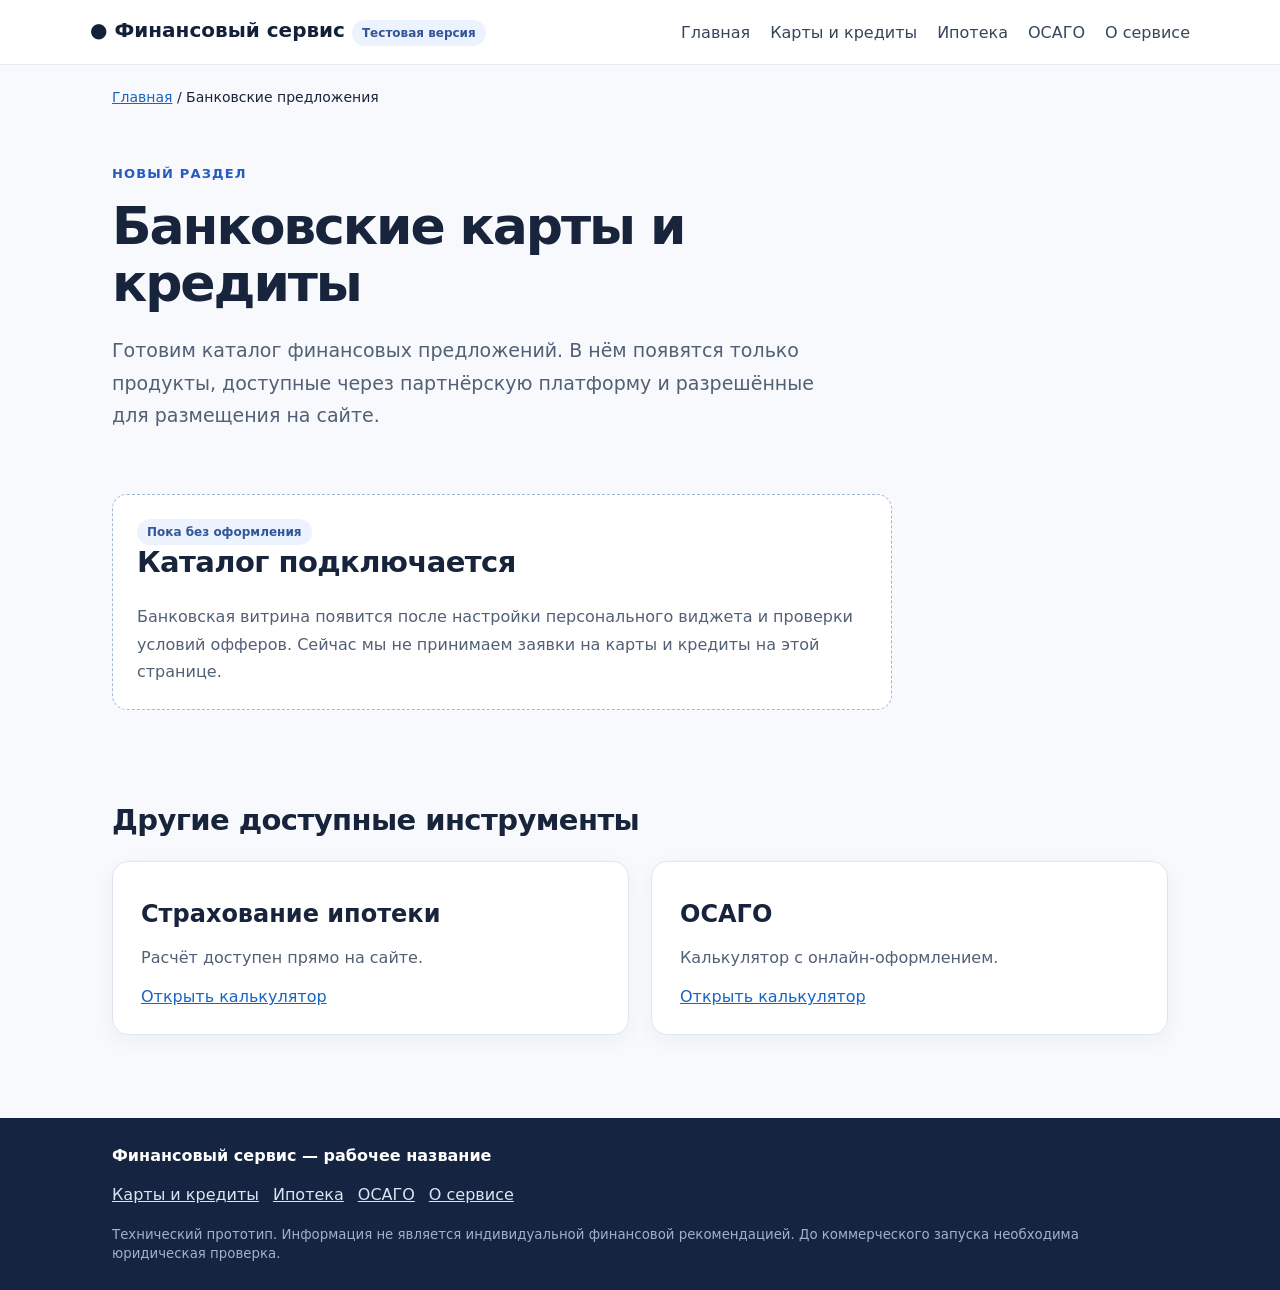
==== banking/index.html @ 8e53a4ee "Add banking storefront placeholder pending Pampadu widget" ====
<!doctype html><html lang="ru"><head><meta charset="utf-8"><meta name="viewport" content="width=device-width,initial-scale=1"><meta name="robots" content="noindex,nofollow"><title>Банковские карты и кредиты | Финансовый сервис</title><meta name="description" content="Раздел банковских предложений готовится к подключению."><link rel="stylesheet" href="../assets/style.css"></head><body><header><div class="wrap nav"><a class="brand" href="../">● Финансовый сервис <span class="pill">Тестовая версия</span></a><nav><a href="../">Главная</a><a href="../banking/">Карты и кредиты</a><a href="../ipoteka/">Ипотека</a><a href="../osago/">ОСАГО</a><a href="../information/">О сервисе</a></nav></div></header><main><div class="wrap"><div class="crumb"><a href="../">Главная</a> / Банковские предложения</div><section class="pagehero content"><p class="eyebrow">Новый раздел</p><h1>Банковские карты и кредиты</h1><p class="lead">Готовим каталог финансовых предложений. В нём появятся только продукты, доступные через партнёрскую платформу и разрешённые для размещения на сайте.</p></section><section class="notice-box content"><span class="pill">Пока без оформления</span><h2>Каталог подключается</h2><p>Банковская витрина появится после настройки персонального виджета и проверки условий офферов. Сейчас мы не принимаем заявки на карты и кредиты на этой странице.</p></section><section class="section"><h2>Другие доступные инструменты</h2><div class="grid"><article class="card"><h3>Страхование ипотеки</h3><p>Расчёт доступен прямо на сайте.</p><a href="../ipoteka/">Открыть калькулятор</a></article><article class="card"><h3>ОСАГО</h3><p>Калькулятор с онлайн-оформлением.</p><a href="../osago/">Открыть калькулятор</a></article></div></section></div></main><footer><div class="wrap"><b>Финансовый сервис — рабочее название</b><p><a href="../banking/">Карты и кредиты</a><a href="../ipoteka/">Ипотека</a><a href="../osago/">ОСАГО</a><a href="../information/">О сервисе</a></p><small>Технический прототип. Информация не является индивидуальной финансовой рекомендацией. До коммерческого запуска необходима юридическая проверка.</small></div></footer></body></html>
---- assets/style.css ----
:root{font-family:Inter,system-ui,-apple-system,Segoe UI,Arial,sans-serif;color:#18243b;background:#f7f9fc}*{box-sizing:border-box}body{margin:0}a{color:#1765c1}header{background:white;border-bottom:1px solid #e5eaf2}.wrap{max-width:1100px;margin:auto;padding:0 22px}.nav{display:flex;align-items:center;justify-content:space-between;gap:18px;padding:18px 0}.brand{font-size:20px;font-weight:800;text-decoration:none;color:#13203a}nav{display:flex;gap:20px;flex-wrap:wrap}nav a{text-decoration:none;color:#36455b}.hero{padding:72px 0;background:linear-gradient(120deg,#eaf2ff,#fff)}h1{font-size:clamp(32px,5vw,52px);letter-spacing:-.04em;line-height:1.1;margin:0 0 22px;max-width:900px}h2{font-size:29px;letter-spacing:-.02em}p{line-height:1.7;color:#526075}.lead{font-size:19px;max-width:740px}.actions{display:flex;gap:12px;flex-wrap:wrap;margin-top:24px}.btn{display:inline-block;background:#215cdf;color:white;text-decoration:none;font-weight:650;padding:14px 22px;border-radius:11px}.btn.alt{background:#eaf0ff;color:#2149a3}.section{padding:45px 0}.grid{display:grid;grid-template-columns:repeat(2,minmax(0,1fr));gap:22px}.card{padding:28px;background:white;border:1px solid #dfe6f0;border-radius:16px;box-shadow:0 6px 20px #172d4c0c}.card h3{font-size:24px;margin:10px 0}.symbol{font-size:31px;color:#215cdf}.steps{display:grid;grid-template-columns:repeat(3,1fr);gap:18px}.step{padding:20px;background:#fff;border-radius:12px}.pagehero{padding:45px 0 20px}.widget{background:#fff;border-radius:16px;padding:14px;margin:20px 0;border:1px solid #dfe6f0}.notice{font-size:14px;color:#58667c;line-height:1.6;margin-bottom:40px}.note{border-left:4px solid #4379d5;background:#eaf2ff;padding:18px 24px;border-radius:6px}.note li{margin:8px 0}footer{background:#152440;color:#fff;padding:28px 0;margin-top:38px}footer p,footer a{color:#dbe5f3}footer a{margin-right:14px}small{color:#9fb1cd}.crumb{padding-top:24px;font-size:14px}.eyebrow{font-size:13px;text-transform:uppercase;letter-spacing:.09em;font-weight:750;color:#275bc0}.pill{display:inline-flex;padding:6px 10px;font-size:12px;border-radius:99px;background:#edf3fe;color:#31569a;font-weight:700}.muted-card{background:#f1f5fa}.muted-card h3{color:#253957}.compact{margin-top:16px}.content{max-width:780px}.notice-box{background:white;border:1px dashed #a4b7d6;border-radius:15px;padding:24px;margin:24px 0}.notice-box h2{margin-top:0}.notice-box p{margin-bottom:0}@media(max-width:700px){.nav{align-items:flex-start;flex-direction:column}.hero{padding:44px 0}.grid,.steps{grid-template-columns:1fr}.widget{padding:0;border:0}nav{gap:12px}}
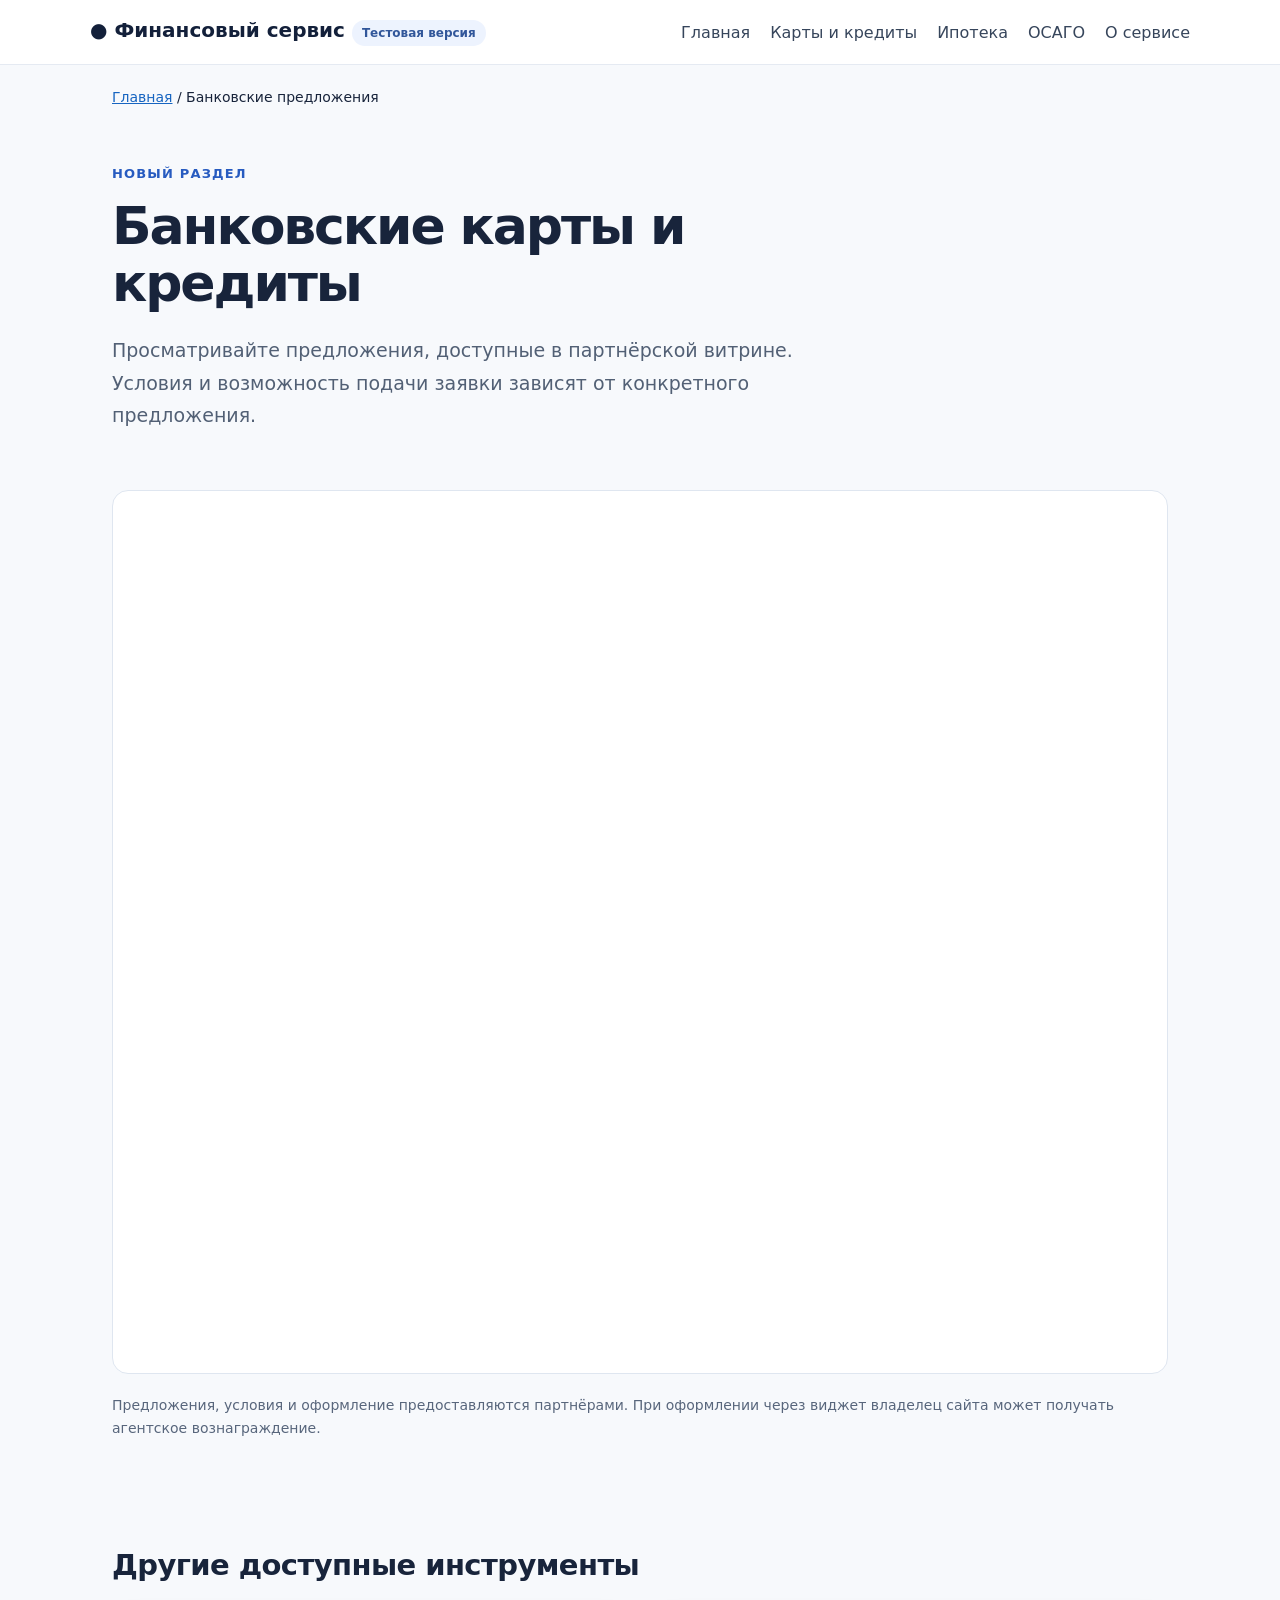
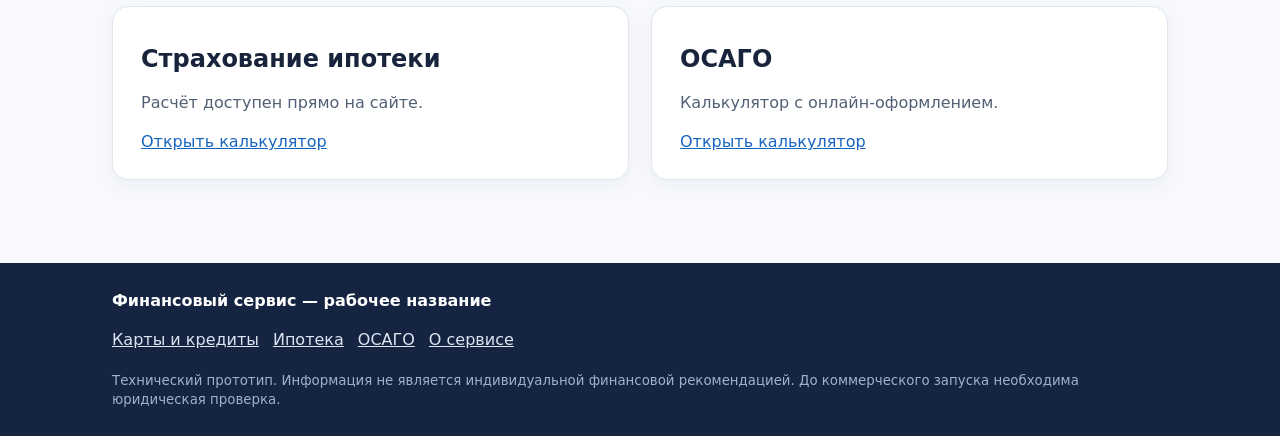
==== commit e67003e5: "Embed personal Pampadu banking storefront" ====
--- a/banking/index.html
+++ b/banking/index.html
@@ -1 +1 @@
-<!doctype html><html lang="ru"><head><meta charset="utf-8"><meta name="viewport" content="width=device-width,initial-scale=1"><meta name="robots" content="noindex,nofollow"><title>Банковские карты и кредиты | Финансовый сервис</title><meta name="description" content="Раздел банковских предложений готовится к подключению."><link rel="stylesheet" href="../assets/style.css"></head><body><header><div class="wrap nav"><a class="brand" href="../">● Финансовый сервис <span class="pill">Тестовая версия</span></a><nav><a href="../">Главная</a><a href="../banking/">Карты и кредиты</a><a href="../ipoteka/">Ипотека</a><a href="../osago/">ОСАГО</a><a href="../information/">О сервисе</a></nav></div></header><main><div class="wrap"><div class="crumb"><a href="../">Главная</a> / Банковские предложения</div><section class="pagehero content"><p class="eyebrow">Новый раздел</p><h1>Банковские карты и кредиты</h1><p class="lead">Готовим каталог финансовых предложений. В нём появятся только продукты, доступные через партнёрскую платформу и разрешённые для размещения на сайте.</p></section><section class="notice-box content"><span class="pill">Пока без оформления</span><h2>Каталог подключается</h2><p>Банковская витрина появится после настройки персонального виджета и проверки условий офферов. Сейчас мы не принимаем заявки на карты и кредиты на этой странице.</p></section><section class="section"><h2>Другие доступные инструменты</h2><div class="grid"><article class="card"><h3>Страхование ипотеки</h3><p>Расчёт доступен прямо на сайте.</p><a href="../ipoteka/">Открыть калькулятор</a></article><article class="card"><h3>ОСАГО</h3><p>Калькулятор с онлайн-оформлением.</p><a href="../osago/">Открыть калькулятор</a></article></div></section></div></main><footer><div class="wrap"><b>Финансовый сервис — рабочее название</b><p><a href="../banking/">Карты и кредиты</a><a href="../ipoteka/">Ипотека</a><a href="../osago/">ОСАГО</a><a href="../information/">О сервисе</a></p><small>Технический прототип. Информация не является индивидуальной финансовой рекомендацией. До коммерческого запуска необходима юридическая проверка.</small></div></footer></body></html>+<!doctype html><html lang="ru"><head><meta charset="utf-8"><meta name="viewport" content="width=device-width,initial-scale=1"><meta name="robots" content="noindex,nofollow"><title>Банковские карты и кредиты | Финансовый сервис</title><meta name="description" content="Витрина доступных банковских и финансовых предложений через партнёрскую платформу Pampadu."><link rel="stylesheet" href="../assets/style.css"></head><body><header><div class="wrap nav"><a class="brand" href="../">● Финансовый сервис <span class="pill">Тестовая версия</span></a><nav><a href="../">Главная</a><a href="../banking/">Карты и кредиты</a><a href="../ipoteka/">Ипотека</a><a href="../osago/">ОСАГО</a><a href="../information/">О сервисе</a></nav></div></header><main><div class="wrap"><div class="crumb"><a href="../">Главная</a> / Банковские предложения</div><section class="pagehero content"><p class="eyebrow">Новый раздел</p><h1>Банковские карты и кредиты</h1><p class="lead">Просматривайте предложения, доступные в партнёрской витрине. Условия и возможность подачи заявки зависят от конкретного предложения.</p></section><section class="widget" aria-label="Витрина банковских предложений"><iframe title="Банковские и финансовые предложения Pampadu" src="https://ppdu.ru/6841d24d-ac9f-4e31-bdd3-2d1739bee82b" style="width:100%;border:none;min-width:320px;min-height:850px;overflow:hidden" id="ppdwiOffer" scrolling="no" loading="lazy"></iframe></section><p class="notice">Предложения, условия и оформление предоставляются партнёрами. При оформлении через виджет владелец сайта может получать агентское вознаграждение.</p><section class="section"><h2>Другие доступные инструменты</h2><div class="grid"><article class="card"><h3>Страхование ипотеки</h3><p>Расчёт доступен прямо на сайте.</p><a href="../ipoteka/">Открыть калькулятор</a></article><article class="card"><h3>ОСАГО</h3><p>Калькулятор с онлайн-оформлением.</p><a href="../osago/">Открыть калькулятор</a></article></div></section></div></main><footer><div class="wrap"><b>Финансовый сервис — рабочее название</b><p><a href="../banking/">Карты и кредиты</a><a href="../ipoteka/">Ипотека</a><a href="../osago/">ОСАГО</a><a href="../information/">О сервисе</a></p><small>Технический прототип. Информация не является индивидуальной финансовой рекомендацией. До коммерческого запуска необходима юридическая проверка.</small></div></footer><script src="https://ppdu.ru/ppdw.js"></script></body></html>
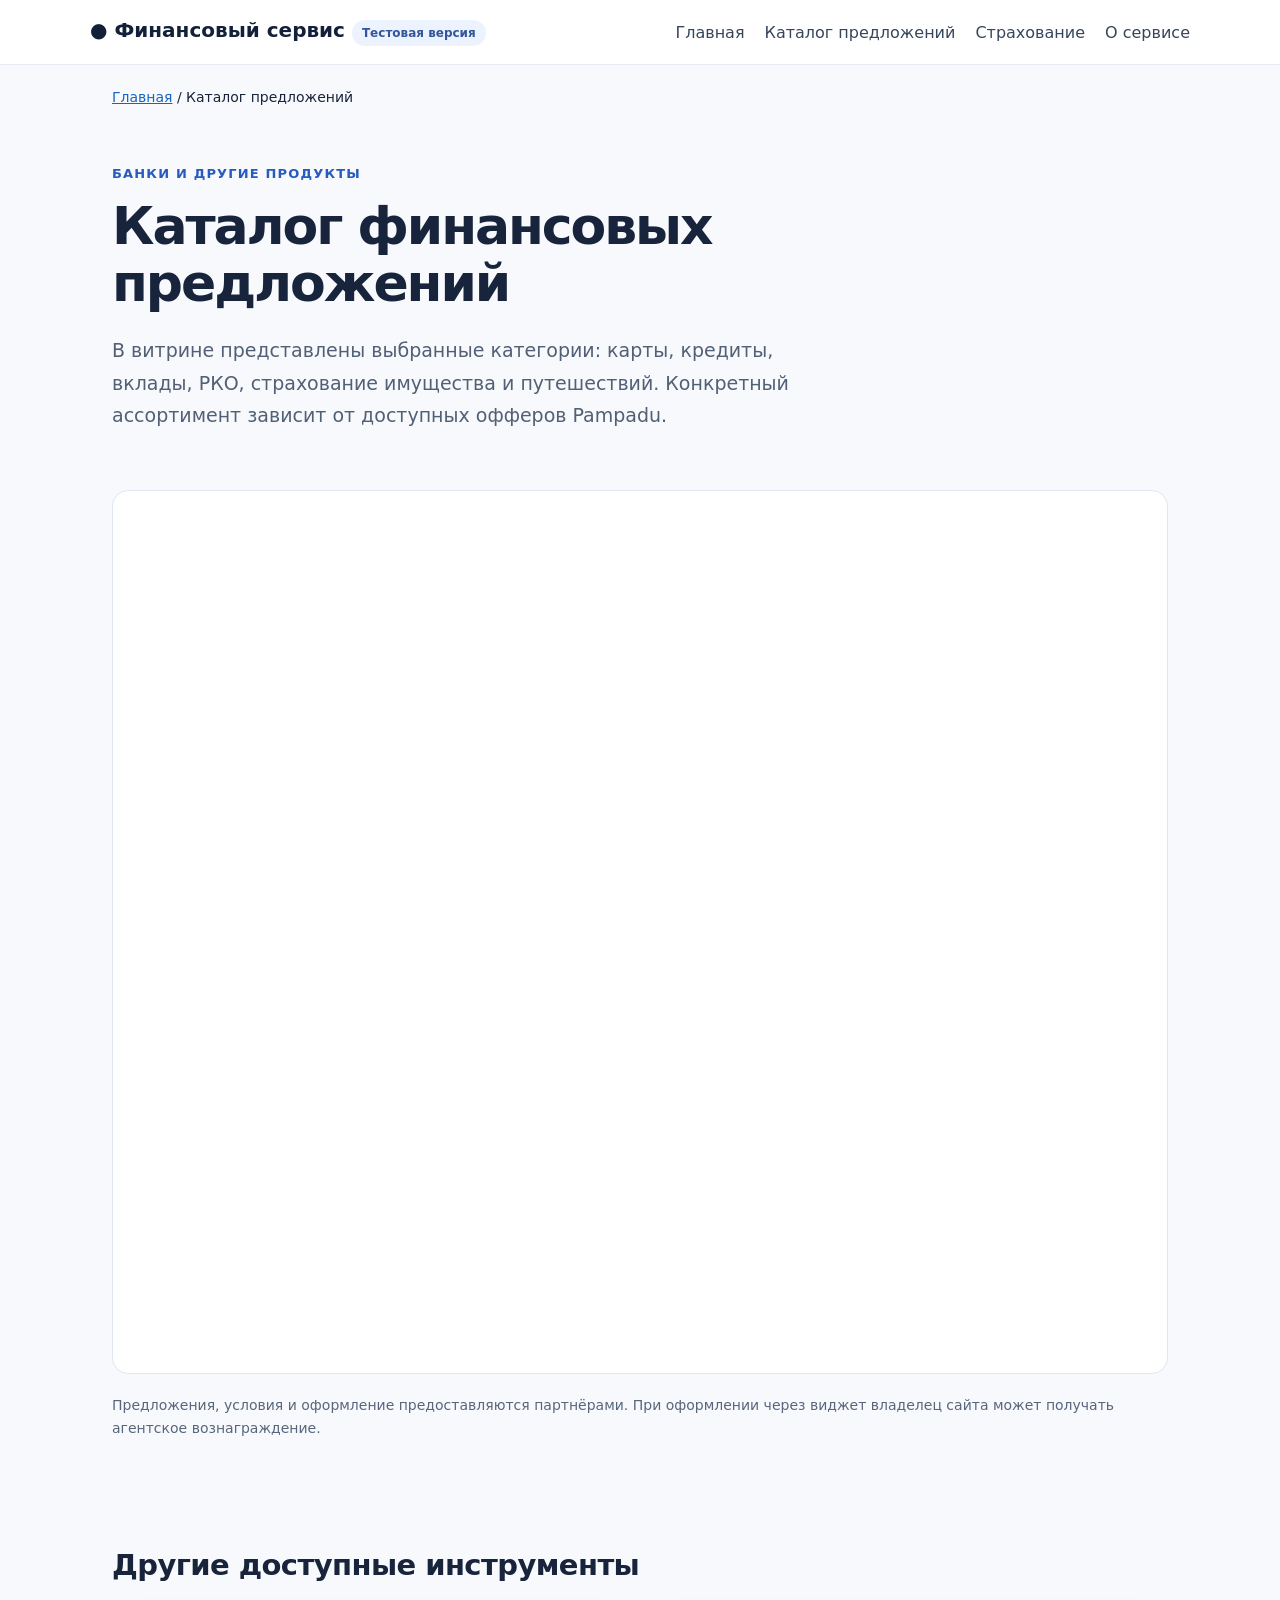
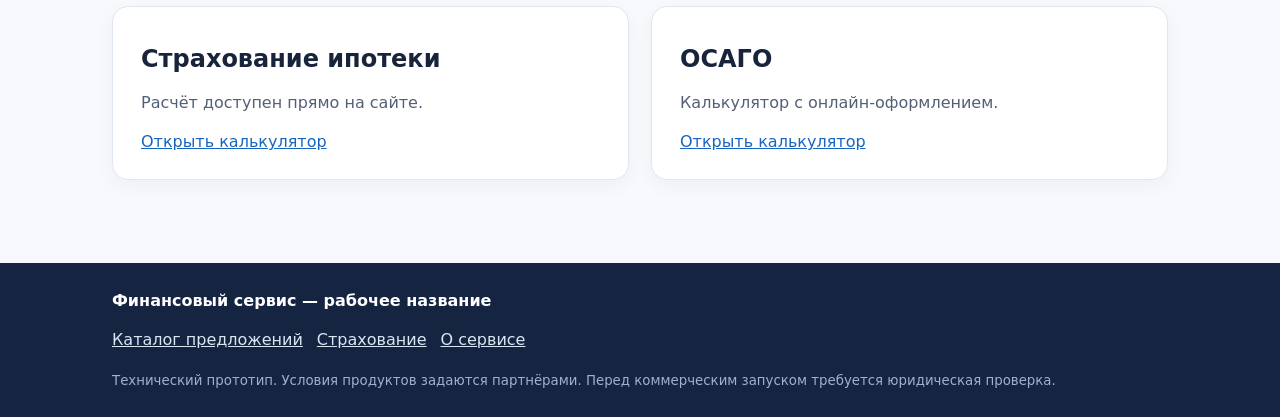
==== commit e30289ee: "Organize navigation for multi-category marketplace: banking/index.html" ====
--- a/banking/index.html
+++ b/banking/index.html
@@ -1 +1 @@
-<!doctype html><html lang="ru"><head><meta charset="utf-8"><meta name="viewport" content="width=device-width,initial-scale=1"><meta name="robots" content="noindex,nofollow"><title>Банковские карты и кредиты | Финансовый сервис</title><meta name="description" content="Витрина доступных банковских и финансовых предложений через партнёрскую платформу Pampadu."><link rel="stylesheet" href="../assets/style.css"></head><body><header><div class="wrap nav"><a class="brand" href="../">● Финансовый сервис <span class="pill">Тестовая версия</span></a><nav><a href="../">Главная</a><a href="../banking/">Карты и кредиты</a><a href="../ipoteka/">Ипотека</a><a href="../osago/">ОСАГО</a><a href="../information/">О сервисе</a></nav></div></header><main><div class="wrap"><div class="crumb"><a href="../">Главная</a> / Банковские предложения</div><section class="pagehero content"><p class="eyebrow">Новый раздел</p><h1>Банковские карты и кредиты</h1><p class="lead">Просматривайте предложения, доступные в партнёрской витрине. Условия и возможность подачи заявки зависят от конкретного предложения.</p></section><section class="widget" aria-label="Витрина банковских предложений"><iframe title="Банковские и финансовые предложения Pampadu" src="https://ppdu.ru/6841d24d-ac9f-4e31-bdd3-2d1739bee82b" style="width:100%;border:none;min-width:320px;min-height:850px;overflow:hidden" id="ppdwiOffer" scrolling="no" loading="lazy"></iframe></section><p class="notice">Предложения, условия и оформление предоставляются партнёрами. При оформлении через виджет владелец сайта может получать агентское вознаграждение.</p><section class="section"><h2>Другие доступные инструменты</h2><div class="grid"><article class="card"><h3>Страхование ипотеки</h3><p>Расчёт доступен прямо на сайте.</p><a href="../ipoteka/">Открыть калькулятор</a></article><article class="card"><h3>ОСАГО</h3><p>Калькулятор с онлайн-оформлением.</p><a href="../osago/">Открыть калькулятор</a></article></div></section></div></main><footer><div class="wrap"><b>Финансовый сервис — рабочее название</b><p><a href="../banking/">Карты и кредиты</a><a href="../ipoteka/">Ипотека</a><a href="../osago/">ОСАГО</a><a href="../information/">О сервисе</a></p><small>Технический прототип. Информация не является индивидуальной финансовой рекомендацией. До коммерческого запуска необходима юридическая проверка.</small></div></footer><script src="https://ppdu.ru/ppdw.js"></script></body></html>+<!doctype html><html lang="ru"><head><meta charset="utf-8"><meta name="viewport" content="width=device-width,initial-scale=1"><meta name="robots" content="noindex,nofollow"><title>Каталог финансовых предложений | Финансовый сервис</title><meta name="description" content="Единая партнёрская витрина банковских и отдельных страховых предложений."><link rel="stylesheet" href="../assets/style.css"></head><body><header><div class="wrap nav"><a class="brand" href="../">● Финансовый сервис <span class="pill">Тестовая версия</span></a><nav><a href="../">Главная</a><a href="../banking/">Каталог предложений</a><a href="../insurance/">Страхование</a><a href="../information/">О сервисе</a></nav></div></header><main><div class="wrap"><div class="crumb"><a href="../">Главная</a> / Каталог предложений</div><section class="pagehero content"><p class="eyebrow">Банки и другие продукты</p><h1>Каталог финансовых предложений</h1><p class="lead">В витрине представлены выбранные категории: карты, кредиты, вклады, РКО, страхование имущества и путешествий. Конкретный ассортимент зависит от доступных офферов Pampadu.</p></section><section class="widget" aria-label="Витрина финансовых предложений"><iframe title="Финансовые предложения Pampadu" src="https://ppdu.ru/6841d24d-ac9f-4e31-bdd3-2d1739bee82b" style="width:100%;border:none;min-width:320px;min-height:850px;overflow:hidden" id="ppdwiOffer" scrolling="no" loading="lazy"></iframe></section><p class="notice">Предложения, условия и оформление предоставляются партнёрами. При оформлении через виджет владелец сайта может получать агентское вознаграждение.</p><section class="section"><h2>Другие доступные инструменты</h2><div class="grid"><article class="card"><h3>Страхование ипотеки</h3><p>Расчёт доступен прямо на сайте.</p><a href="../ipoteka/">Открыть калькулятор</a></article><article class="card"><h3>ОСАГО</h3><p>Калькулятор с онлайн-оформлением.</p><a href="../osago/">Открыть калькулятор</a></article></div></section></div></main><footer><div class="wrap"><b>Финансовый сервис — рабочее название</b><p><a href="../banking/">Каталог предложений</a><a href="../insurance/">Страхование</a><a href="../information/">О сервисе</a></p><small>Технический прототип. Условия продуктов задаются партнёрами. Перед коммерческим запуском требуется юридическая проверка.</small></div></footer><script src="https://ppdu.ru/ppdw.js"></script></body></html>
